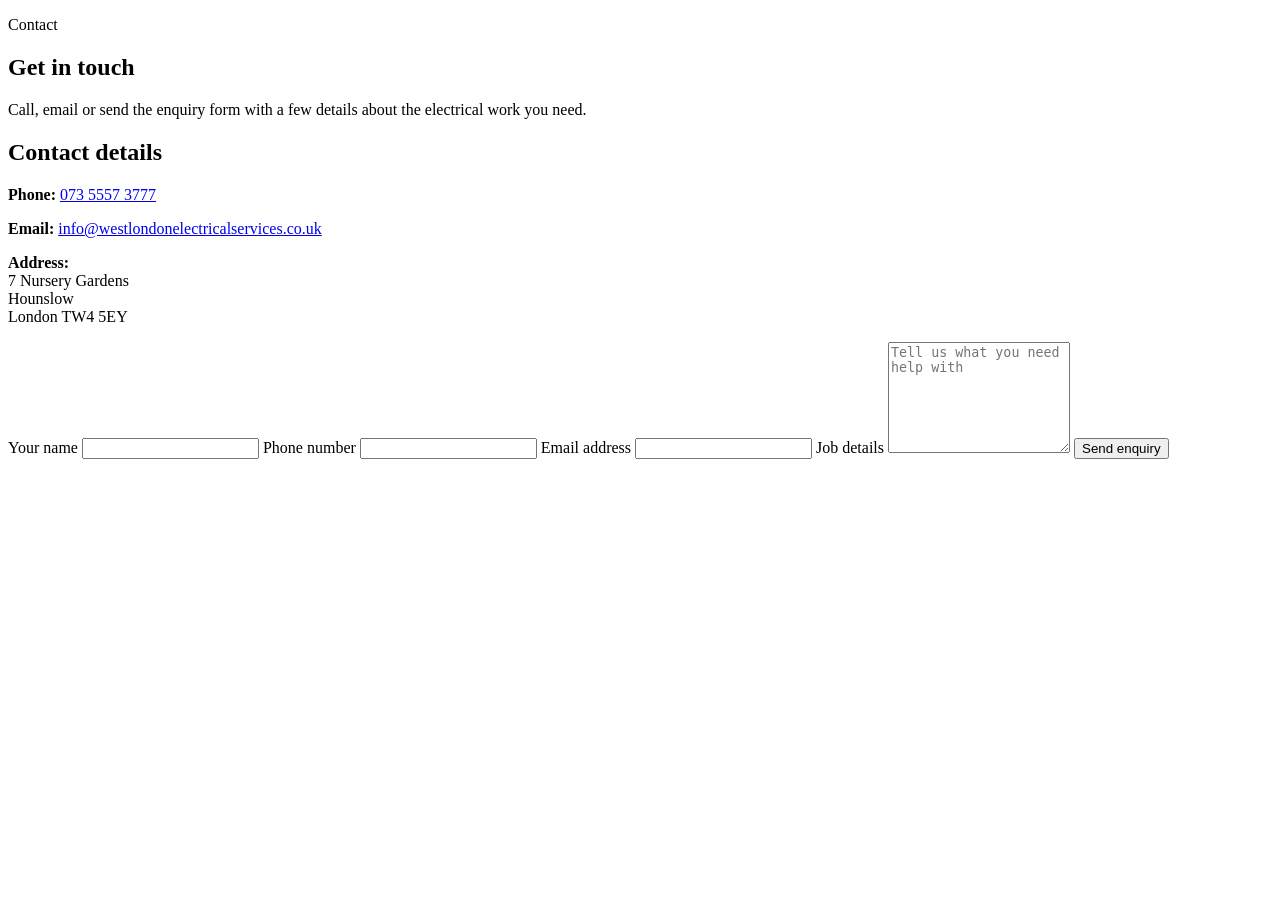
==== contact.html @ 773b6138 "Add files via upload" ====
<!doctype html>
<html lang="en">
<head>
  <meta charset="utf-8">
  <meta name="viewport" content="width=device-width, initial-scale=1">
  <title>Contact | West London Electrical Services</title>
  <meta name="description" content="Contact West London Electrical Services for electrical repairs, installations, emergency callouts and landlord certificates.">
  <link rel="stylesheet" href="css/styles.css">
  <script src="js/main.js" defer></script>
</head>
<body data-page="contact">
  <div data-site-header></div>

  <main>
    <section class="page-title dark">
      <p class="eyebrow">Contact</p>
      <h1>Get in touch</h1>
      <p>Call, email or send the enquiry form with a few details about the electrical work you need.</p>
    </section>

    <section class="section contact-grid">
      <div class="contact-card">
        <h2>Contact details</h2>
        <p><strong>Phone:</strong> <a href="tel:07355573777">073 5557 3777</a></p>
        <p><strong>Email:</strong> <a href="mailto:info@westlondonelectricalservices.co.uk">info@westlondonelectricalservices.co.uk</a></p>
        <p><strong>Address:</strong><br>7 Nursery Gardens<br>Hounslow<br>London TW4 5EY</p>
      </div>

      <form class="contact-form" action="mailto:info@westlondonelectricalservices.co.uk" method="post" enctype="text/plain">
        <label for="name">Your name</label>
        <input id="name" name="name" type="text" autocomplete="name" required>
        <label for="phone">Phone number</label>
        <input id="phone" name="phone" type="tel" autocomplete="tel" required>
        <label for="email">Email address</label>
        <input id="email" name="email" type="email" autocomplete="email" required>
        <label for="message">Job details</label>
        <textarea id="message" name="message" rows="7" placeholder="Tell us what you need help with"></textarea>
        <button class="button primary" type="submit">Send enquiry</button>
      </form>
    </section>
  </main>

  <div data-site-footer></div>
</body>
</html>
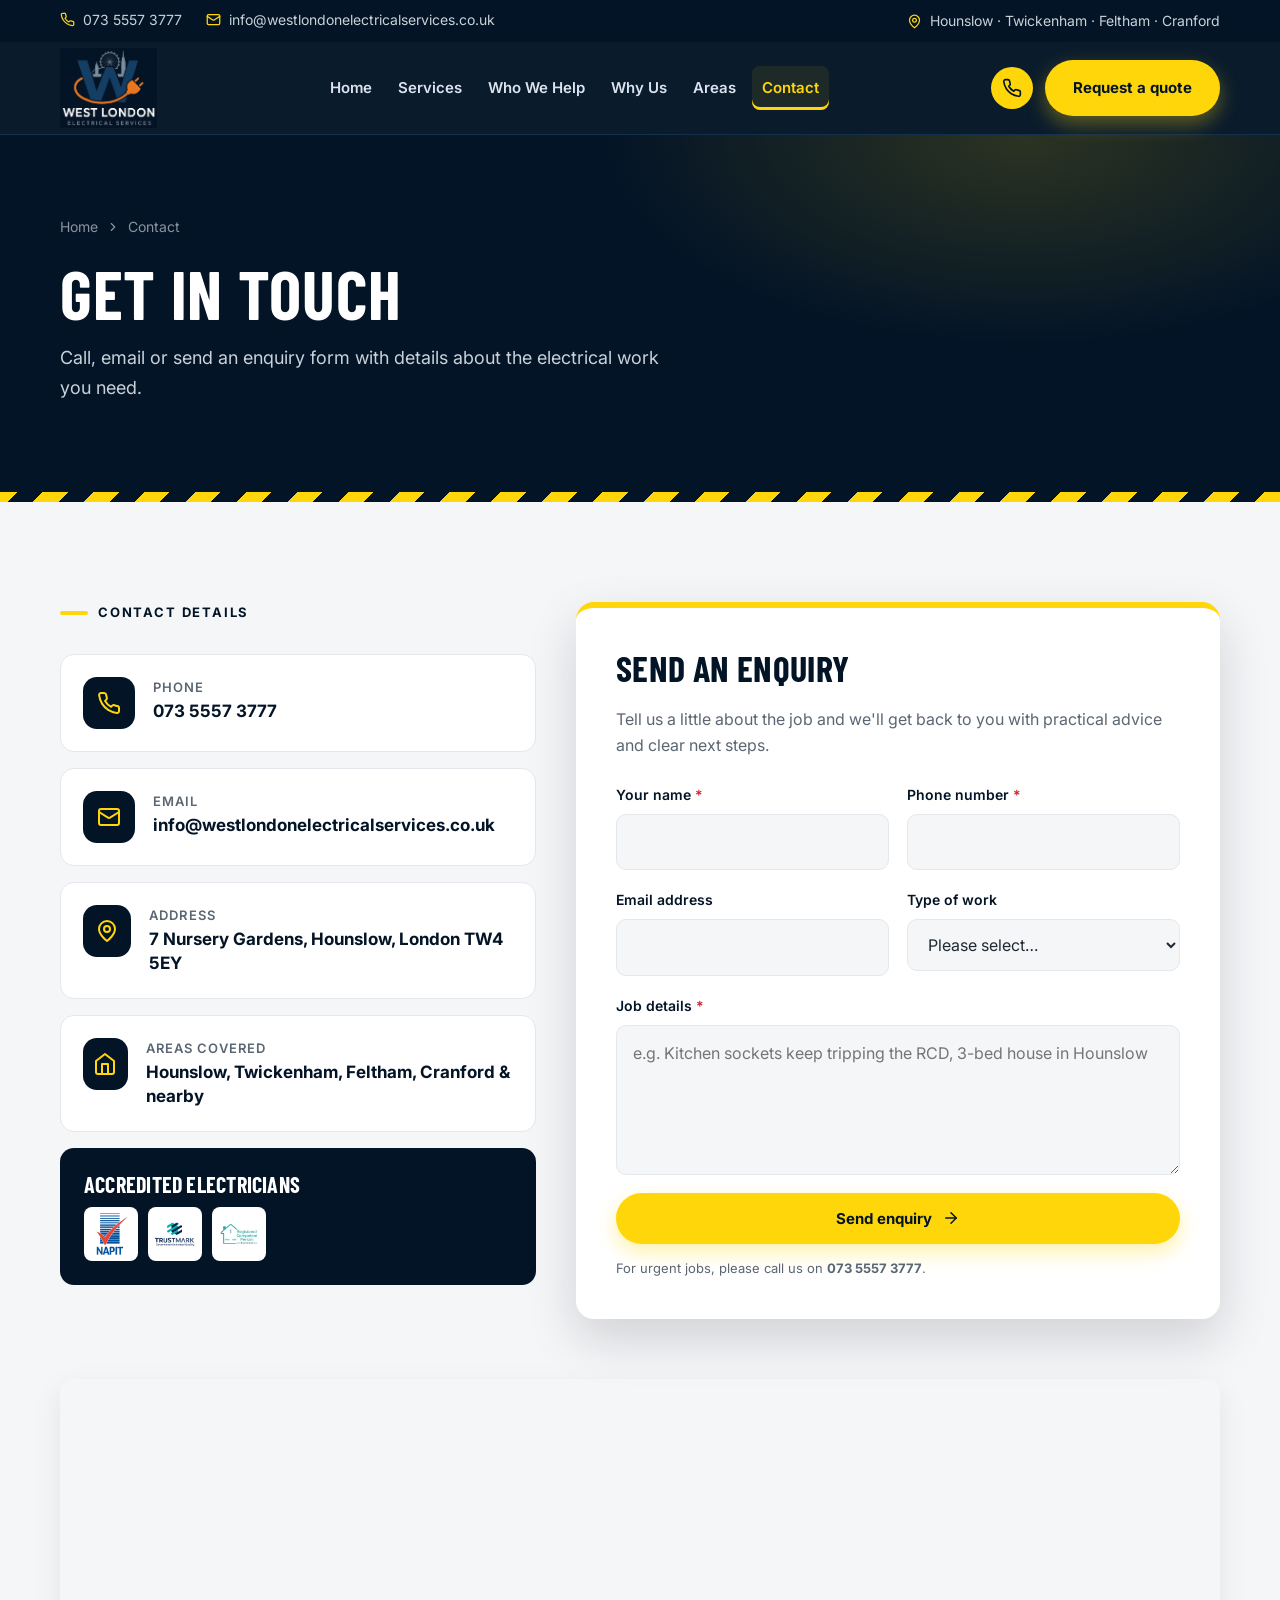
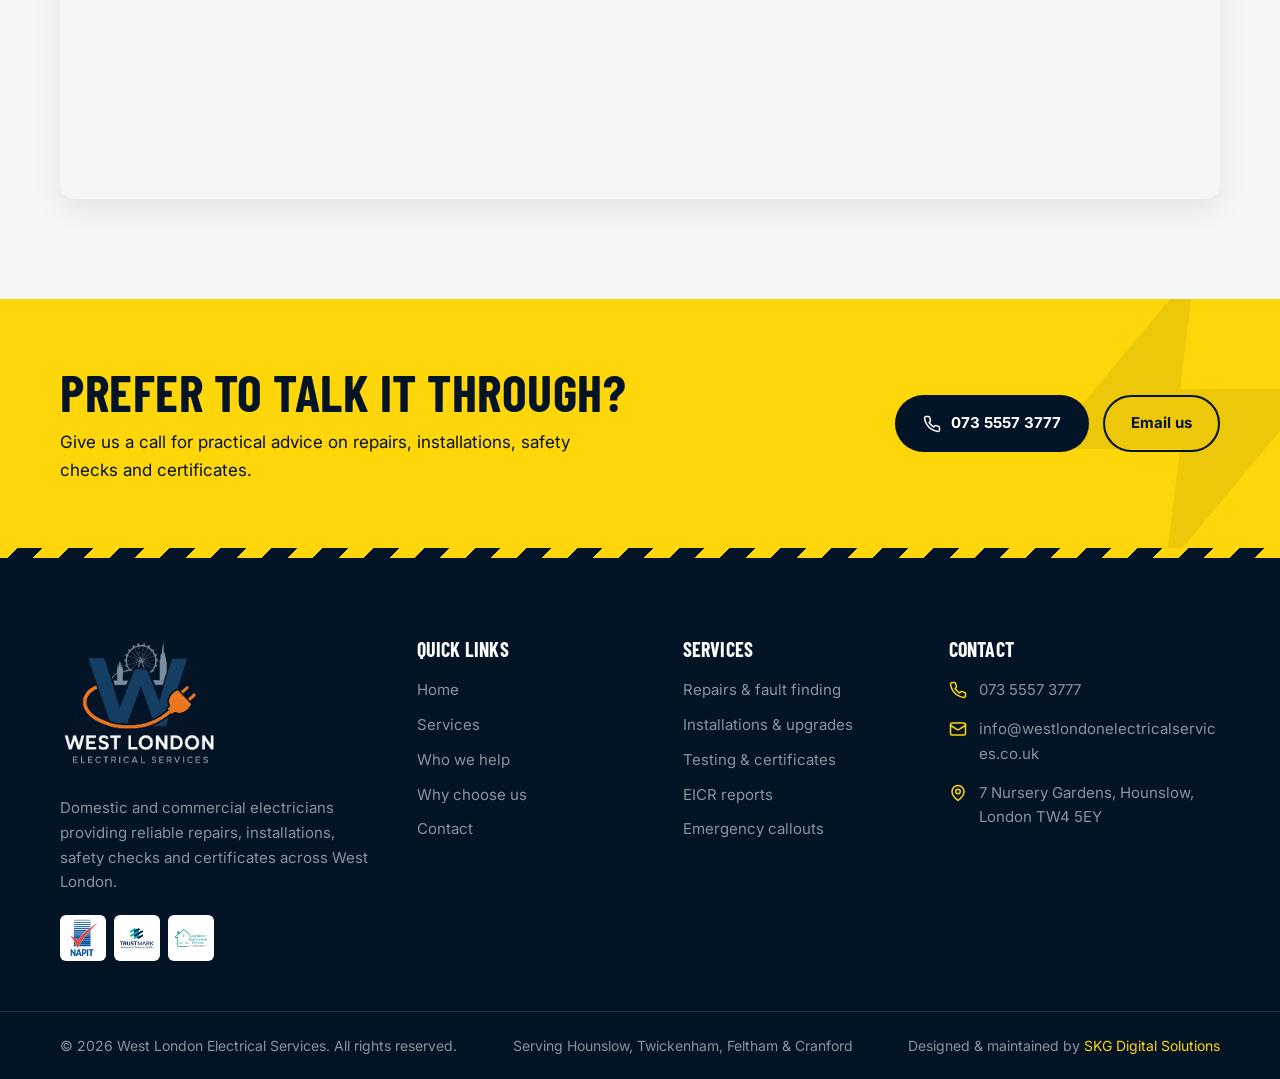
==== commit 23f4015d: "website update" ====
--- a/contact.html
+++ b/contact.html
@@ -1,45 +1,279 @@
-<!doctype html>
-<html lang="en">
+<!DOCTYPE html>
+<html lang="en-GB" class="no-js">
 <head>
-  <meta charset="utf-8">
+  <meta charset="UTF-8">
   <meta name="viewport" content="width=device-width, initial-scale=1">
   <title>Contact | West London Electrical Services</title>
-  <meta name="description" content="Contact West London Electrical Services for electrical repairs, installations, emergency callouts and landlord certificates.">
+  <meta name="description" content="Contact West London Electrical Services. Call 073 5557 3777, email info@westlondonelectricalservices.co.uk or send an enquiry about the electrical work you need.">
+  <meta name="theme-color" content="#0d1117">
+  <link rel="icon" type="image/png" href="images/logo.png">
+  <link rel="alternate icon" href="data:image/svg+xml,%3Csvg xmlns='http://www.w3.org/2000/svg' viewBox='0 0 32 32'%3E%3Crect width='32' height='32' rx='8' fill='%230d1117'/%3E%3Cpath d='M17.5 5 8 18h7l-1 9 10-13h-7l.5-9z' fill='%23ffd60a'/%3E%3C/svg%3E">
+  <link rel="preconnect" href="https://fonts.googleapis.com">
+  <link rel="preconnect" href="https://fonts.gstatic.com" crossorigin>
+  <link href="https://fonts.googleapis.com/css2?family=Barlow+Condensed:wght@600;700&family=Inter:wght@400;500;600;700&display=swap" rel="stylesheet">
   <link rel="stylesheet" href="css/styles.css">
-  <script src="js/main.js" defer></script>
+  <script>document.documentElement.classList.remove('no-js');</script>
 </head>
-<body data-page="contact">
-  <div data-site-header></div>
-
-  <main>
-    <section class="page-title dark">
-      <p class="eyebrow">Contact</p>
+<body>
+
+<!-- Icon sprite -->
+<svg width="0" height="0" style="position:absolute" aria-hidden="true">
+  <defs>
+    <symbol id="i-bolt" viewBox="0 0 24 24"><path fill="currentColor" d="M13 2 3 14h9l-1 8 10-12h-9l1-8z"/></symbol>
+    <symbol id="i-phone" viewBox="0 0 24 24" fill="none" stroke="currentColor" stroke-width="2" stroke-linecap="round" stroke-linejoin="round"><path d="M22 16.92v3a2 2 0 0 1-2.18 2 19.79 19.79 0 0 1-8.63-3.07 19.5 19.5 0 0 1-6-6 19.79 19.79 0 0 1-3.07-8.67A2 2 0 0 1 4.11 2h3a2 2 0 0 1 2 1.72 12.84 12.84 0 0 0 .7 2.81 2 2 0 0 1-.45 2.11L8.09 9.91a16 16 0 0 0 6 6l1.27-1.27a2 2 0 0 1 2.11-.45 12.84 12.84 0 0 0 2.81.7A2 2 0 0 1 22 16.92z"/></symbol>
+    <symbol id="i-mail" viewBox="0 0 24 24" fill="none" stroke="currentColor" stroke-width="2" stroke-linecap="round" stroke-linejoin="round"><rect x="2" y="4" width="20" height="16" rx="2"/><path d="m22 7-8.97 5.7a1.94 1.94 0 0 1-2.06 0L2 7"/></symbol>
+    <symbol id="i-pin" viewBox="0 0 24 24" fill="none" stroke="currentColor" stroke-width="2" stroke-linecap="round" stroke-linejoin="round"><path d="M20 10c0 6-8 12-8 12s-8-6-8-12a8 8 0 0 1 16 0Z"/><circle cx="12" cy="10" r="3"/></symbol>
+    <symbol id="i-check-circle" viewBox="0 0 24 24" fill="none" stroke="currentColor" stroke-width="2" stroke-linecap="round" stroke-linejoin="round"><path d="M22 11.08V12a10 10 0 1 1-5.93-9.14"/><path d="M22 4 12 14.01l-3-3"/></symbol>
+    <symbol id="i-check" viewBox="0 0 24 24" fill="none" stroke="currentColor" stroke-width="2.5" stroke-linecap="round" stroke-linejoin="round"><path d="M20 6 9 17l-5-5"/></symbol>
+    <symbol id="i-shield" viewBox="0 0 24 24" fill="none" stroke="currentColor" stroke-width="2" stroke-linecap="round" stroke-linejoin="round"><path d="M12 22s8-4 8-10V5l-8-3-8 3v7c0 6 8 10 8 10z"/><path d="m9 12 2 2 4-4"/></symbol>
+    <symbol id="i-wrench" viewBox="0 0 24 24" fill="none" stroke="currentColor" stroke-width="2" stroke-linecap="round" stroke-linejoin="round"><path d="M14.7 6.3a1 1 0 0 0 0 1.4l1.6 1.6a1 1 0 0 0 1.4 0l3.77-3.77a6 6 0 0 1-7.94 7.94l-6.91 6.91a2.12 2.12 0 0 1-3-3l6.91-6.91a6 6 0 0 1 7.94-7.94l-3.76 3.76z"/></symbol>
+    <symbol id="i-plug" viewBox="0 0 24 24" fill="none" stroke="currentColor" stroke-width="2" stroke-linecap="round" stroke-linejoin="round"><path d="M12 22v-5"/><path d="M9 8V2"/><path d="M15 8V2"/><path d="M18 8v5a4 4 0 0 1-4 4h-4a4 4 0 0 1-4-4V8Z"/></symbol>
+    <symbol id="i-clipboard" viewBox="0 0 24 24" fill="none" stroke="currentColor" stroke-width="2" stroke-linecap="round" stroke-linejoin="round"><rect x="8" y="2" width="8" height="4" rx="1"/><path d="M16 4h2a2 2 0 0 1 2 2v14a2 2 0 0 1-2 2H6a2 2 0 0 1-2-2V6a2 2 0 0 1 2-2h2"/><path d="m9 14 2 2 4-4"/></symbol>
+    <symbol id="i-bulb" viewBox="0 0 24 24" fill="none" stroke="currentColor" stroke-width="2" stroke-linecap="round" stroke-linejoin="round"><path d="M15 14c.2-1 .7-1.7 1.5-2.5 1-.9 1.5-2.2 1.5-3.5A6 6 0 0 0 6 8c0 1 .2 2.2 1.5 3.5.7.7 1.3 1.5 1.5 2.5"/><path d="M9 18h6"/><path d="M10 22h4"/></symbol>
+    <symbol id="i-alert" viewBox="0 0 24 24" fill="none" stroke="currentColor" stroke-width="2" stroke-linecap="round" stroke-linejoin="round"><path d="m21.73 18-8-14a2 2 0 0 0-3.48 0l-8 14A2 2 0 0 0 4 21h16a2 2 0 0 0 1.73-3Z"/><path d="M12 9v4"/><path d="M12 17h.01"/></symbol>
+    <symbol id="i-board" viewBox="0 0 24 24" fill="none" stroke="currentColor" stroke-width="2" stroke-linecap="round" stroke-linejoin="round"><rect x="3" y="3" width="18" height="18" rx="2"/><path d="M7.5 7v5"/><path d="M12 7v5"/><path d="M16.5 7v5"/><path d="M7 16.5h10"/></symbol>
+    <symbol id="i-home" viewBox="0 0 24 24" fill="none" stroke="currentColor" stroke-width="2" stroke-linecap="round" stroke-linejoin="round"><path d="m3 9 9-7 9 7v11a2 2 0 0 1-2 2H5a2 2 0 0 1-2-2z"/><path d="M9 22V12h6v10"/></symbol>
+    <symbol id="i-key" viewBox="0 0 24 24" fill="none" stroke="currentColor" stroke-width="2" stroke-linecap="round" stroke-linejoin="round"><circle cx="7.5" cy="15.5" r="5.5"/><path d="m21 2-9.6 9.6"/><path d="m15.5 7.5 3 3L22 7l-3-3"/></symbol>
+    <symbol id="i-briefcase" viewBox="0 0 24 24" fill="none" stroke="currentColor" stroke-width="2" stroke-linecap="round" stroke-linejoin="round"><rect x="2" y="7" width="20" height="14" rx="2"/><path d="M16 21V5a2 2 0 0 0-2-2h-4a2 2 0 0 0-2 2v16"/></symbol>
+    <symbol id="i-building" viewBox="0 0 24 24" fill="none" stroke="currentColor" stroke-width="2" stroke-linecap="round" stroke-linejoin="round"><rect x="4" y="2" width="16" height="20" rx="2"/><path d="M9 22v-4h6v4"/><path d="M8 6h.01M12 6h.01M16 6h.01M8 10h.01M12 10h.01M16 10h.01M8 14h.01M12 14h.01M16 14h.01"/></symbol>
+    <symbol id="i-message" viewBox="0 0 24 24" fill="none" stroke="currentColor" stroke-width="2" stroke-linecap="round" stroke-linejoin="round"><path d="M21 15a2 2 0 0 1-2 2H7l-4 4V5a2 2 0 0 1 2-2h14a2 2 0 0 1 2 2z"/></symbol>
+    <symbol id="i-sparkle" viewBox="0 0 24 24" fill="none" stroke="currentColor" stroke-width="2" stroke-linecap="round" stroke-linejoin="round"><path d="M12 3l1.9 5.8L20 10l-6.1 1.2L12 17l-1.9-5.8L4 10l6.1-1.2z"/><path d="M19 17v4M17 19h4"/></symbol>
+    <symbol id="i-award" viewBox="0 0 24 24" fill="none" stroke="currentColor" stroke-width="2" stroke-linecap="round" stroke-linejoin="round"><circle cx="12" cy="8" r="6"/><path d="M15.48 12.89 17 22l-5-3-5 3 1.52-9.11"/></symbol>
+    <symbol id="i-sun" viewBox="0 0 24 24" fill="none" stroke="currentColor" stroke-width="2" stroke-linecap="round" stroke-linejoin="round"><circle cx="12" cy="12" r="4"/><path d="M12 2v2M12 20v2M4.93 4.93l1.41 1.41M17.66 17.66l1.41 1.41M2 12h2M20 12h2M6.34 17.66l-1.41 1.41M19.07 4.93l-1.41 1.41"/></symbol>
+    <symbol id="i-arrow" viewBox="0 0 24 24" fill="none" stroke="currentColor" stroke-width="2" stroke-linecap="round" stroke-linejoin="round"><path d="M5 12h14"/><path d="m12 5 7 7-7 7"/></symbol>
+    <symbol id="i-chevron" viewBox="0 0 24 24" fill="none" stroke="currentColor" stroke-width="2" stroke-linecap="round" stroke-linejoin="round"><path d="m9 18 6-6-6-6"/></symbol>
+    <symbol id="i-up" viewBox="0 0 24 24" fill="none" stroke="currentColor" stroke-width="2.5" stroke-linecap="round" stroke-linejoin="round"><path d="m18 15-6-6-6 6"/></symbol>
+    <symbol id="i-menu" viewBox="0 0 24 24" fill="none" stroke="currentColor" stroke-width="2" stroke-linecap="round"><path d="M4 6h16M4 12h16M4 18h16"/></symbol>
+    <symbol id="i-x" viewBox="0 0 24 24" fill="none" stroke="currentColor" stroke-width="2" stroke-linecap="round"><path d="M18 6 6 18M6 6l12 12"/></symbol>
+  </defs>
+</svg>
+
+<a class="skip-link" href="#main">Skip to content</a>
+
+<!-- Top bar -->
+<div class="topbar">
+  <div class="container">
+    <ul class="topbar-list">
+      <li><a href="tel:07355573777"><svg><use href="#i-phone"/></svg>073 5557 3777</a></li>
+      <li class="hide-sm"><a href="mailto:info@westlondonelectricalservices.co.uk"><svg><use href="#i-mail"/></svg>info@westlondonelectricalservices.co.uk</a></li>
+    </ul>
+    <span class="hide-md"><svg><use href="#i-pin"/></svg>Hounslow · Twickenham · Feltham · Cranford</span>
+  </div>
+</div>
+
+<!-- Header -->
+<header class="site-header" id="siteHeader">
+  <div class="container">
+    <a href="index.html" class="logo" aria-label="West London Electrical Services home"><img src="images/logo.png" alt="West London Electrical Services" width="810" height="666"></a>
+
+    <nav class="main-nav" aria-label="Main">
+      <a href="index.html">Home</a>
+      <a href="index.html#services">Services</a>
+      <a href="index.html#who-we-work-with">Who We Help</a>
+      <a href="index.html#why-us">Why Us</a>
+      <a href="index.html#areas">Areas</a>
+      <a href="contact.html" class="active">Contact</a>
+    </nav>
+
+    <div class="header-cta">
+      <a href="tel:07355573777" class="header-phone">
+        <span class="icon-circle"><svg><use href="#i-phone"/></svg></span>
+        <span><small>Call us today</small><strong>073 5557 3777</strong></span>
+      </a>
+      <a href="contact.html" class="btn btn-primary">Request a quote</a>
+      <button class="nav-toggle" id="navToggle" aria-label="Open menu" aria-expanded="false" aria-controls="mobileNav">
+        <svg><use href="#i-menu"/></svg>
+      </button>
+    </div>
+  </div>
+</header>
+
+<!-- Mobile navigation -->
+<div class="mobile-nav" id="mobileNav" aria-hidden="true">
+  <div class="mobile-nav-backdrop" data-close></div>
+  <div class="mobile-nav-panel" role="dialog" aria-modal="true" aria-label="Menu">
+    <div class="mobile-nav-head">
+      <a href="index.html" class="logo" aria-label="West London Electrical Services home"><img src="images/logo.png" alt="West London Electrical Services" width="810" height="666"></a>
+      <button class="nav-close" data-close aria-label="Close menu"><svg><use href="#i-x"/></svg></button>
+    </div>
+    <nav class="mobile-nav-links" aria-label="Mobile">
+      <a href="index.html">Home <svg><use href="#i-chevron"/></svg></a>
+      <a href="index.html#services">Services <svg><use href="#i-chevron"/></svg></a>
+      <a href="index.html#who-we-work-with">Who We Help <svg><use href="#i-chevron"/></svg></a>
+      <a href="index.html#why-us">Why Us <svg><use href="#i-chevron"/></svg></a>
+      <a href="index.html#areas">Areas <svg><use href="#i-chevron"/></svg></a>
+      <a href="contact.html" class="active">Contact <svg><use href="#i-chevron"/></svg></a>
+    </nav>
+    <div class="mobile-nav-foot">
+      <a href="tel:07355573777" class="btn btn-primary btn-block"><svg><use href="#i-phone"/></svg>Call 073 5557 3777</a>
+      <a href="contact.html" class="btn btn-outline btn-block">Request a quote</a>
+      <p>Domestic &amp; commercial electricians covering Hounslow, Twickenham, Feltham, Cranford and nearby.</p>
+    </div>
+  </div>
+</div>
+
+<main id="main">
+
+  <section class="page-hero">
+    <div class="container">
+      <nav class="breadcrumb" aria-label="Breadcrumb"><a href="index.html">Home</a><svg><use href="#i-chevron"/></svg><span>Contact</span></nav>
       <h1>Get in touch</h1>
-      <p>Call, email or send the enquiry form with a few details about the electrical work you need.</p>
-    </section>
-
-    <section class="section contact-grid">
-      <div class="contact-card">
-        <h2>Contact details</h2>
-        <p><strong>Phone:</strong> <a href="tel:07355573777">073 5557 3777</a></p>
-        <p><strong>Email:</strong> <a href="mailto:info@westlondonelectricalservices.co.uk">info@westlondonelectricalservices.co.uk</a></p>
-        <p><strong>Address:</strong><br>7 Nursery Gardens<br>Hounslow<br>London TW4 5EY</p>
-      </div>
-
-      <form class="contact-form" action="mailto:info@westlondonelectricalservices.co.uk" method="post" enctype="text/plain">
-        <label for="name">Your name</label>
-        <input id="name" name="name" type="text" autocomplete="name" required>
-        <label for="phone">Phone number</label>
-        <input id="phone" name="phone" type="tel" autocomplete="tel" required>
-        <label for="email">Email address</label>
-        <input id="email" name="email" type="email" autocomplete="email" required>
-        <label for="message">Job details</label>
-        <textarea id="message" name="message" rows="7" placeholder="Tell us what you need help with"></textarea>
-        <button class="button primary" type="submit">Send enquiry</button>
-      </form>
-    </section>
-  </main>
-
-  <div data-site-footer></div>
+      <p>Call, email or send an enquiry form with details about the electrical work you need.</p>
+    </div>
+  </section>
+  <div class="hazard"></div>
+
+  <section class="section section-soft">
+    <div class="container">
+      <div class="contact-grid">
+        <div class="contact-cards">
+          <span class="kicker reveal">Contact details</span>
+          <a href="tel:07355573777" class="contact-card reveal">
+            <span class="ic"><svg><use href="#i-phone"/></svg></span>
+            <div><small>Phone</small><strong>073 5557 3777</strong></div>
+          </a>
+          <a href="mailto:info@westlondonelectricalservices.co.uk" class="contact-card reveal d1">
+            <span class="ic"><svg><use href="#i-mail"/></svg></span>
+            <div><small>Email</small><strong>info@westlondonelectricalservices.co.uk</strong></div>
+          </a>
+          <div class="contact-card reveal d2">
+            <span class="ic"><svg><use href="#i-pin"/></svg></span>
+            <div><small>Address</small><strong>7 Nursery Gardens, Hounslow, London TW4 5EY</strong></div>
+          </div>
+          <div class="contact-card reveal d3">
+            <span class="ic"><svg><use href="#i-home"/></svg></span>
+            <div><small>Areas covered</small><strong>Hounslow, Twickenham, Feltham, Cranford &amp; nearby</strong></div>
+          </div>
+          <div class="contact-accred reveal d3">
+            <h3>Accredited electricians</h3>
+            <div class="logos">
+              <img src="images/napit.jpg" alt="NAPIT registered" width="54" height="54">
+              <img src="images/trustmark.jpg" alt="TrustMark government endorsed" width="54" height="54">
+              <img src="images/registered-competent-person.jpg" alt="Registered competent person – electrical" width="54" height="54">
+            </div>
+          </div>
+        </div>
+
+        <div class="form-card reveal d1">
+          <h2>Send an enquiry</h2>
+          <p>Tell us a little about the job and we'll get back to you with practical advice and clear next steps.</p>
+          <form id="enquiryForm" novalidate>
+            <div class="form-grid">
+              <div class="field">
+                <label for="name">Your name <span class="req">*</span></label>
+                <input id="name" name="name" type="text" autocomplete="name" required>
+              </div>
+              <div class="field">
+                <label for="phone">Phone number <span class="req">*</span></label>
+                <input id="phone" name="phone" type="tel" autocomplete="tel" inputmode="tel" required>
+              </div>
+              <div class="field">
+                <label for="email">Email address</label>
+                <input id="email" name="email" type="email" autocomplete="email">
+              </div>
+              <div class="field">
+                <label for="service">Type of work</label>
+                <select id="service" name="service">
+                  <option value="">Please select…</option>
+                  <option>Repairs &amp; fault finding</option>
+                  <option>Installations &amp; upgrades</option>
+                  <option>Consumer unit upgrade</option>
+                  <option>Lighting &amp; sockets</option>
+                  <option>Testing &amp; certificates / EICR</option>
+                  <option>Emergency callout</option>
+                  <option>Other</option>
+                </select>
+              </div>
+              <div class="field full">
+                <label for="details">Job details <span class="req">*</span></label>
+                <textarea id="details" name="details" required placeholder="e.g. Kitchen sockets keep tripping the RCD, 3-bed house in Hounslow"></textarea>
+              </div>
+              <div class="field full">
+                <button type="submit" class="btn btn-primary btn-block">Send enquiry <svg><use href="#i-arrow"/></svg></button>
+              </div>
+            </div>
+            <div class="form-status" id="formStatus" role="status" aria-live="polite"></div>
+            <p class="form-note">For urgent jobs, please call us on <a href="tel:07355573777"><strong>073 5557 3777</strong></a>.</p>
+          </form>
+        </div>
+      </div>
+
+      <div class="map-wrap reveal">
+        <iframe title="Map showing 7 Nursery Gardens, Hounslow TW4 5EY" src="https://maps.google.com/maps?q=7%20Nursery%20Gardens%2C%20Hounslow%20TW4%205EY&amp;z=14&amp;output=embed" loading="lazy" referrerpolicy="no-referrer-when-downgrade"></iframe>
+      </div>
+    </div>
+  </section>
+
+  <section class="cta-band">
+    <div class="container cta-inner">
+      <div class="reveal">
+        <h2>Prefer to talk it through?</h2>
+        <p>Give us a call for practical advice on repairs, installations, safety checks and certificates.</p>
+      </div>
+      <div class="cta-actions reveal d1">
+        <a href="tel:07355573777" class="btn btn-dark"><svg><use href="#i-phone"/></svg>073 5557 3777</a>
+        <a href="mailto:info@westlondonelectricalservices.co.uk" class="btn btn-outline-dark">Email us</a>
+      </div>
+    </div>
+  </section>
+
+</main>
+
+
+<!-- Footer -->
+<footer class="site-footer">
+  <div class="hazard"></div>
+  <div class="container footer-grid">
+    <div class="footer-brand">
+      <a href="index.html" class="logo" aria-label="West London Electrical Services home"><img src="images/logo.png" alt="West London Electrical Services" width="810" height="666"></a>
+      <p>Domestic and commercial electricians providing reliable repairs, installations, safety checks and certificates across West London.</p>
+      <div class="footer-accred">
+        <img src="images/napit.jpg" alt="NAPIT" width="46" height="46" loading="lazy">
+        <img src="images/trustmark.jpg" alt="TrustMark" width="46" height="46" loading="lazy">
+        <img src="images/registered-competent-person.jpg" alt="Registered competent person" width="46" height="46" loading="lazy">
+      </div>
+    </div>
+    <div>
+      <h4>Quick links</h4>
+      <ul class="footer-links">
+        <li><a href="index.html">Home</a></li>
+        <li><a href="index.html#services">Services</a></li>
+        <li><a href="index.html#who-we-work-with">Who we help</a></li>
+        <li><a href="index.html#why-us">Why choose us</a></li>
+        <li><a href="contact.html">Contact</a></li>
+      </ul>
+    </div>
+    <div>
+      <h4>Services</h4>
+      <ul class="footer-links">
+        <li><a href="index.html#services">Repairs &amp; fault finding</a></li>
+        <li><a href="index.html#services">Installations &amp; upgrades</a></li>
+        <li><a href="index.html#services">Testing &amp; certificates</a></li>
+        <li><a href="index.html#services">EICR reports</a></li>
+        <li><a href="tel:07355573777">Emergency callouts</a></li>
+      </ul>
+    </div>
+    <div>
+      <h4>Contact</h4>
+      <ul class="footer-contact">
+        <li><svg><use href="#i-phone"/></svg><a href="tel:07355573777">073 5557 3777</a></li>
+        <li><svg><use href="#i-mail"/></svg><a href="mailto:info@westlondonelectricalservices.co.uk">info@westlondonelectricalservices.co.uk</a></li>
+        <li><svg><use href="#i-pin"/></svg><span>7 Nursery Gardens, Hounslow,<br>London TW4 5EY</span></li>
+      </ul>
+    </div>
+  </div>
+  <div class="footer-bottom">
+    <div class="container">
+      <span>&copy; <span data-year>2026</span> West London Electrical Services. All rights reserved.</span>
+      <span>Serving Hounslow, Twickenham, Feltham &amp; Cranford</span>
+      <span>Designed &amp; maintained by <a class="footer-credit" href="https://skgdigitalsolutions.com" target="_blank" rel="noopener">SKG Digital Solutions</a></span>
+    </div>
+  </div>
+</footer>
+
+<a href="tel:07355573777" class="float-call" aria-label="Call 073 5557 3777"><svg><use href="#i-phone"/></svg></a>
+<button class="back-to-top" id="backToTop" aria-label="Back to top"><svg><use href="#i-up"/></svg></button>
+
+<script src="js/main.js"></script>
 </body>
 </html>
--- a/css/styles.css
+++ b/css/styles.css
@@ -0,0 +1,919 @@
+/* ==========================================================
+   West London Electrical Services — main stylesheet
+   ========================================================== */
+
+:root {
+  --yellow: #ffd60a;
+  --yellow-dark: #e6bf00;
+  --ink: #031426;
+  --ink-2: #0a1f38;
+  --ink-3: #15304f;
+  --text: #1f2933;
+  --muted: #5b6673;
+  --line: #e4e7eb;
+  --bg: #ffffff;
+  --bg-soft: #f5f6f8;
+  --white: #ffffff;
+  --radius: 14px;
+  --radius-sm: 8px;
+  --shadow: 0 10px 30px rgba(13, 17, 23, 0.08);
+  --shadow-lg: 0 20px 50px rgba(13, 17, 23, 0.16);
+  --container: 1200px;
+  --gutter: 20px;
+  --font-head: "Barlow Condensed", "Arial Narrow", sans-serif;
+  --font-body: "Inter", system-ui, -apple-system, "Segoe UI", Roboto, sans-serif;
+}
+
+*,
+*::before,
+*::after { box-sizing: border-box; }
+
+html { scroll-behavior: smooth; -webkit-text-size-adjust: 100%; }
+
+body {
+  margin: 0;
+  font-family: var(--font-body);
+  font-size: 16px;
+  line-height: 1.65;
+  color: var(--text);
+  background: var(--bg);
+  overflow-x: hidden;
+}
+
+img { max-width: 100%; height: auto; display: block; }
+a { color: inherit; text-decoration: none; }
+ul { margin: 0; padding: 0; list-style: none; }
+h1, h2, h3, h4 {
+  font-family: var(--font-head);
+  font-weight: 700;
+  line-height: 1.1;
+  margin: 0 0 0.5em;
+  color: var(--ink);
+  letter-spacing: 0.01em;
+}
+p { margin: 0 0 1em; }
+svg { flex-shrink: 0; }
+
+.container {
+  width: 100%;
+  max-width: var(--container);
+  margin: 0 auto;
+  padding: 0 var(--gutter);
+}
+
+.skip-link {
+  position: absolute;
+  left: -999px;
+  top: 0;
+  background: var(--yellow);
+  color: var(--ink);
+  padding: 10px 16px;
+  z-index: 1000;
+  font-weight: 600;
+}
+.skip-link:focus { left: 10px; top: 10px; }
+
+:focus-visible { outline: 3px solid var(--yellow); outline-offset: 3px; }
+
+/* ---------- Buttons ---------- */
+.btn {
+  display: inline-flex;
+  align-items: center;
+  justify-content: center;
+  gap: 10px;
+  padding: 14px 26px;
+  border-radius: 999px;
+  font-weight: 700;
+  font-size: 15px;
+  border: 2px solid transparent;
+  cursor: pointer;
+  transition: transform .2s ease, background .2s ease, color .2s ease, box-shadow .2s ease, border-color .2s ease;
+  white-space: nowrap;
+  font-family: var(--font-body);
+}
+.btn svg { width: 18px; height: 18px; }
+.btn-primary { background: var(--yellow); color: var(--ink); box-shadow: 0 8px 20px rgba(255, 214, 10, .35); }
+.btn-primary:hover { background: var(--yellow-dark); transform: translateY(-2px); }
+.btn-outline { border-color: rgba(255,255,255,.4); color: var(--white); }
+.btn-outline:hover { border-color: var(--yellow); color: var(--yellow); transform: translateY(-2px); }
+.btn-dark { background: var(--ink); color: var(--white); }
+.btn-dark:hover { background: var(--ink-3); transform: translateY(-2px); }
+.btn-block { width: 100%; }
+
+/* ---------- Hazard stripe ---------- */
+.hazard {
+  height: 10px;
+  background: repeating-linear-gradient(-45deg, var(--yellow) 0 18px, var(--ink) 18px 36px);
+}
+
+/* ---------- Top bar ---------- */
+.topbar {
+  background: var(--ink);
+  color: #c9d1d9;
+  font-size: 14px;
+}
+.topbar .container {
+  display: flex;
+  justify-content: space-between;
+  align-items: center;
+  gap: 16px;
+  min-height: 42px;
+}
+.topbar-list { display: flex; gap: 24px; flex-wrap: wrap; }
+.topbar a, .topbar span { display: inline-flex; align-items: center; gap: 8px; }
+.topbar a:hover { color: var(--yellow); }
+.topbar svg { width: 15px; height: 15px; color: var(--yellow); }
+
+/* ---------- Header ---------- */
+.site-header {
+  position: sticky;
+  top: 0;
+  z-index: 100;
+  background: rgba(3, 20, 38, .97);
+  backdrop-filter: saturate(180%) blur(8px);
+  border-bottom: 1px solid var(--ink-3);
+  transition: box-shadow .25s ease;
+}
+.site-header.scrolled { box-shadow: 0 6px 24px rgba(0,0,0,.35); }
+.site-header .container {
+  display: flex;
+  align-items: center;
+  justify-content: space-between;
+  gap: 20px;
+  min-height: 92px;
+}
+
+.logo { display: inline-flex; align-items: center; flex-shrink: 0; }
+.logo img { height: 80px; width: auto; }
+.logo-mark {
+  width: 46px; height: 46px;
+  border-radius: 12px;
+  background: var(--ink);
+  display: grid; place-items: center;
+  color: var(--yellow);
+}
+.logo-mark svg { width: 26px; height: 26px; }
+.logo-text { display: flex; flex-direction: column; line-height: 1; }
+.logo-text strong {
+  font-family: var(--font-head);
+  font-size: 24px;
+  text-transform: uppercase;
+  color: var(--ink);
+  letter-spacing: .02em;
+}
+.logo-text small {
+  font-size: 11px;
+  font-weight: 600;
+  letter-spacing: .18em;
+  text-transform: uppercase;
+  color: var(--muted);
+  margin-top: 4px;
+}
+
+.main-nav { display: flex; align-items: center; gap: 6px; }
+.main-nav a {
+  padding: 10px 14px;
+  border-radius: 8px;
+  font-weight: 600;
+  font-size: 15px;
+  color: #dbe4ee;
+  transition: color .2s, background .2s, box-shadow .2s;
+  white-space: nowrap;
+}
+.main-nav a:hover { color: var(--white); background: rgba(255,255,255,.07); }
+.main-nav a.active { color: var(--yellow); background: rgba(255,214,10,.08); }
+.main-nav a.active { box-shadow: inset 0 -3px 0 var(--yellow); }
+
+.header-cta { display: flex; align-items: center; gap: 12px; }
+.header-phone { display: flex; align-items: center; gap: 10px; }
+.header-phone .icon-circle {
+  width: 42px; height: 42px; border-radius: 50%;
+  background: var(--yellow); color: var(--ink);
+  display: grid; place-items: center;
+}
+.header-phone .icon-circle svg { width: 20px; height: 20px; }
+.header-phone span { display: flex; flex-direction: column; line-height: 1.2; }
+.header-phone small { font-size: 12px; color: #8ea0b5; }
+.header-phone strong { font-size: 17px; color: var(--white); white-space: nowrap; }
+
+.nav-toggle {
+  display: none;
+  width: 46px; height: 46px;
+  border-radius: 10px;
+  border: 1px solid rgba(255,255,255,.2);
+  background: transparent;
+  cursor: pointer;
+  align-items: center; justify-content: center;
+  color: var(--white);
+}
+.nav-toggle svg { width: 24px; height: 24px; }
+
+/* Mobile drawer */
+.mobile-nav {
+  position: fixed;
+  inset: 0;
+  z-index: 200;
+  visibility: hidden;
+  pointer-events: none;
+}
+.mobile-nav.open { visibility: visible; pointer-events: auto; }
+.mobile-nav-backdrop {
+  position: absolute; inset: 0;
+  background: rgba(13,17,23,.55);
+  opacity: 0;
+  transition: opacity .3s ease;
+}
+.mobile-nav.open .mobile-nav-backdrop { opacity: 1; }
+.mobile-nav-panel {
+  position: absolute;
+  top: 0; right: 0; bottom: 0;
+  width: min(86vw, 360px);
+  background: var(--ink);
+  color: var(--white);
+  padding: 22px;
+  display: flex; flex-direction: column;
+  transform: translateX(100%);
+  transition: transform .35s cubic-bezier(.2,.8,.2,1);
+  overflow-y: auto;
+}
+.mobile-nav.open .mobile-nav-panel { transform: translateX(0); }
+.mobile-nav-head { display: flex; justify-content: space-between; align-items: center; margin-bottom: 26px; }
+.mobile-nav-head .logo img { height: 70px; }
+.nav-close {
+  width: 42px; height: 42px; border-radius: 10px;
+  background: var(--ink-3); border: 0; color: var(--white);
+  display: grid; place-items: center; cursor: pointer;
+}
+.nav-close svg { width: 22px; height: 22px; }
+.mobile-nav-links a {
+  display: flex; justify-content: space-between; align-items: center;
+  padding: 16px 4px;
+  border-bottom: 1px solid var(--ink-3);
+  font-family: var(--font-head);
+  font-size: 24px;
+  font-weight: 600;
+  text-transform: uppercase;
+  letter-spacing: .02em;
+}
+.mobile-nav-links a:hover, .mobile-nav-links a.active { color: var(--yellow); }
+.mobile-nav-links svg { width: 18px; height: 18px; opacity: .6; }
+.mobile-nav-foot { margin-top: auto; padding-top: 26px; display: grid; gap: 12px; }
+.mobile-nav-foot .btn-outline { border-color: var(--ink-3); }
+.mobile-nav-foot p { font-size: 14px; color: #8b949e; margin: 6px 0 0; }
+
+/* ---------- Hero ---------- */
+.hero {
+  position: relative;
+  background: var(--ink);
+  color: #c9d1d9;
+  overflow: hidden;
+  isolation: isolate;
+}
+.hero::before {
+  content: "";
+  position: absolute; inset: 0;
+  background:
+    radial-gradient(600px 400px at 85% 20%, rgba(255,214,10,.16), transparent 70%),
+    radial-gradient(500px 400px at 0% 100%, rgba(56,139,253,.10), transparent 70%);
+  z-index: -1;
+}
+.hero::after {
+  content: "";
+  position: absolute; inset: 0;
+  background-image:
+    linear-gradient(rgba(255,255,255,.035) 1px, transparent 1px),
+    linear-gradient(90deg, rgba(255,255,255,.035) 1px, transparent 1px);
+  background-size: 48px 48px;
+  mask-image: linear-gradient(to bottom, #000 30%, transparent);
+  -webkit-mask-image: linear-gradient(to bottom, #000 30%, transparent);
+  z-index: -1;
+}
+.hero-inner {
+  display: grid;
+  grid-template-columns: 1.1fr .9fr;
+  gap: 56px;
+  align-items: center;
+  padding-top: 90px;
+  padding-bottom: 110px;
+}
+.eyebrow {
+  display: inline-flex; align-items: center; gap: 8px;
+  padding: 7px 14px;
+  border-radius: 999px;
+  font-size: 13px;
+  font-weight: 700;
+  letter-spacing: .08em;
+  text-transform: uppercase;
+  background: rgba(255,214,10,.12);
+  color: var(--yellow);
+  border: 1px solid rgba(255,214,10,.3);
+  margin-bottom: 20px;
+}
+.eyebrow svg { width: 14px; height: 14px; }
+.hero h1 {
+  color: var(--white);
+  font-size: clamp(40px, 6vw, 72px);
+  text-transform: uppercase;
+  margin-bottom: 20px;
+}
+.hero h1 .hl { color: var(--yellow); }
+.hero-lead { font-size: 18px; max-width: 560px; margin-bottom: 30px; color: #c9d1d9; }
+.hero-actions { display: flex; flex-wrap: wrap; gap: 14px; margin-bottom: 40px; }
+.hero-checks { display: flex; flex-wrap: wrap; gap: 10px 26px; font-size: 15px; }
+.hero-checks li { display: flex; align-items: center; gap: 8px; color: var(--white); font-weight: 500; }
+.hero-checks svg { width: 20px; height: 20px; color: var(--yellow); }
+
+.hero-visual { position: relative; }
+.hero-card {
+  background: var(--ink-2);
+  border: 1px solid var(--ink-3);
+  border-radius: 20px;
+  padding: 14px;
+  box-shadow: var(--shadow-lg);
+}
+.hero-card img { border-radius: 12px; width: 100%; }
+.hero-card-body { padding: 18px 8px 8px; display: grid; grid-template-columns: repeat(2, 1fr); gap: 12px; }
+.mini-stat {
+  background: var(--ink-3);
+  border-radius: 12px;
+  padding: 14px;
+  display: flex; align-items: center; gap: 12px;
+}
+.mini-stat .ic {
+  width: 38px; height: 38px; border-radius: 10px;
+  background: rgba(255,214,10,.14); color: var(--yellow);
+  display: grid; place-items: center;
+}
+.mini-stat .ic svg { width: 20px; height: 20px; }
+.mini-stat strong { display: block; color: var(--white); font-size: 15px; line-height: 1.2; }
+.mini-stat small { color: #8b949e; font-size: 12.5px; }
+
+.hero-badge {
+  margin-top: 16px;
+  background: var(--yellow);
+  color: var(--ink);
+  border-radius: 14px;
+  padding: 14px 20px;
+  display: flex; align-items: center; justify-content: center; gap: 12px;
+  box-shadow: 0 10px 30px rgba(255,214,10,.25);
+  font-weight: 700;
+  line-height: 1.2;
+}
+.hero-badge svg { width: 32px; height: 32px; }
+.hero-badge small { display: block; font-weight: 500; font-size: 13px; }
+
+/* ---------- Stats strip ---------- */
+.stats {
+  position: relative;
+  margin-top: -56px;
+  z-index: 2;
+}
+.stats-grid {
+  display: grid;
+  grid-template-columns: repeat(4, 1fr);
+  background: var(--white);
+  border-radius: var(--radius);
+  box-shadow: var(--shadow-lg);
+  overflow: hidden;
+}
+.stat {
+  padding: 28px 24px;
+  display: flex; align-items: center; gap: 16px;
+  border-right: 1px solid var(--line);
+}
+.stat:last-child { border-right: 0; }
+.stat .ic {
+  width: 52px; height: 52px; border-radius: 14px;
+  background: var(--ink); color: var(--yellow);
+  display: grid; place-items: center;
+}
+.stat .ic svg { width: 26px; height: 26px; }
+.stat strong { display: block; font-family: var(--font-head); font-size: 24px; color: var(--ink); line-height: 1.1; text-transform: uppercase; }
+.stat span { font-size: 14px; color: var(--muted); }
+
+/* ---------- Sections ---------- */
+section[id] { scroll-margin-top: 100px; }
+.section { padding: 100px 0; }
+.section-soft { background: var(--bg-soft); }
+.section-dark { background: var(--ink); color: #c9d1d9; }
+.section-dark h2, .section-dark h3 { color: var(--white); }
+
+.section-head { max-width: 720px; margin: 0 auto 56px; text-align: center; }
+.section-head.left { margin-left: 0; text-align: left; }
+.kicker {
+  display: inline-flex; align-items: center; gap: 10px;
+  font-size: 13px; font-weight: 700; letter-spacing: .14em; text-transform: uppercase;
+  color: var(--ink);
+  margin-bottom: 14px;
+}
+.kicker::before { content: ""; width: 28px; height: 4px; border-radius: 2px; background: var(--yellow); }
+.section-dark .kicker { color: var(--yellow); }
+.section-head h2 { font-size: clamp(32px, 4.4vw, 52px); text-transform: uppercase; }
+.section-head p { font-size: 17px; color: var(--muted); margin: 0; }
+.section-dark .section-head p { color: #8b949e; }
+
+/* ---------- Accreditations ---------- */
+.accred { padding: 70px 0 30px; }
+.accred-inner {
+  display: flex; align-items: center; justify-content: space-between; gap: 30px;
+  flex-wrap: wrap;
+}
+.accred-title { font-family: var(--font-head); font-size: 22px; text-transform: uppercase; color: var(--ink); margin: 0; max-width: 260px; line-height: 1.2; }
+.accred-logos { display: flex; gap: 20px; flex-wrap: wrap; align-items: center; }
+.accred-logo {
+  background: var(--white);
+  border: 1px solid var(--line);
+  border-radius: 12px;
+  padding: 10px 18px;
+  display: flex; align-items: center; gap: 12px;
+  transition: transform .2s, box-shadow .2s;
+}
+.accred-logo:hover { transform: translateY(-3px); box-shadow: var(--shadow); }
+.accred-logo img { height: 58px; width: auto; }
+.accred-logo span { font-size: 13px; font-weight: 600; color: var(--muted); max-width: 140px; line-height: 1.3; }
+
+/* ---------- Audience cards ---------- */
+.audience-grid { display: grid; grid-template-columns: repeat(4, 1fr); gap: 24px; }
+.audience-card {
+  position: relative;
+  background: var(--white);
+  border-radius: var(--radius);
+  padding: 32px 26px;
+  border: 1px solid var(--line);
+  transition: transform .25s, box-shadow .25s, border-color .25s;
+  overflow: hidden;
+}
+.audience-card::after {
+  content: "";
+  position: absolute; left: 0; right: 0; bottom: 0; height: 4px;
+  background: var(--yellow);
+  transform: scaleX(0); transform-origin: left;
+  transition: transform .3s ease;
+}
+.audience-card:hover { transform: translateY(-6px); box-shadow: var(--shadow-lg); border-color: transparent; }
+.audience-card:hover::after { transform: scaleX(1); }
+.audience-card .ic {
+  width: 60px; height: 60px; border-radius: 16px;
+  background: var(--yellow); color: var(--ink);
+  display: grid; place-items: center;
+  margin-bottom: 22px;
+}
+.audience-card .ic svg { width: 30px; height: 30px; }
+.audience-card h3 { font-size: 26px; text-transform: uppercase; }
+.audience-card p { color: var(--muted); font-size: 15px; margin: 0; }
+
+/* ---------- Services ---------- */
+.services-grid { display: grid; grid-template-columns: repeat(3, 1fr); gap: 24px; }
+.service-card {
+  background: var(--white);
+  border-radius: var(--radius);
+  border: 1px solid var(--line);
+  padding: 34px 30px;
+  display: flex; flex-direction: column;
+  transition: transform .25s, box-shadow .25s;
+}
+.service-card:hover { transform: translateY(-6px); box-shadow: var(--shadow-lg); }
+.service-card .ic {
+  width: 64px; height: 64px; border-radius: 16px;
+  background: var(--ink); color: var(--yellow);
+  display: grid; place-items: center;
+  margin-bottom: 24px;
+  transition: background .25s, color .25s;
+}
+.service-card:hover .ic { background: var(--yellow); color: var(--ink); }
+.service-card .ic svg { width: 32px; height: 32px; }
+.service-card h3 { font-size: 28px; text-transform: uppercase; }
+.service-card p { color: var(--muted); flex: 1; }
+.service-card ul { display: grid; gap: 8px; margin-bottom: 22px; }
+.service-card li { display: flex; gap: 10px; font-size: 15px; align-items: flex-start; }
+.service-card li svg { width: 18px; height: 18px; color: #1a7f37; margin-top: 3px; }
+.link-arrow { display: inline-flex; align-items: center; gap: 8px; font-weight: 700; color: var(--ink); }
+.link-arrow svg { width: 18px; height: 18px; transition: transform .2s; }
+.link-arrow:hover svg { transform: translateX(4px); }
+
+.quick-services {
+  display: grid; grid-template-columns: repeat(4, 1fr); gap: 16px;
+  margin-top: 28px;
+}
+.quick-service {
+  display: flex; align-items: center; gap: 14px;
+  background: var(--ink);
+  color: var(--white);
+  border-radius: 12px;
+  padding: 18px 20px;
+  font-weight: 600;
+  transition: transform .2s, background .2s;
+}
+.quick-service:hover { transform: translateY(-3px); background: var(--ink-3); }
+.quick-service svg { width: 26px; height: 26px; color: var(--yellow); }
+
+/* ---------- Why choose us ---------- */
+.why-grid { display: grid; grid-template-columns: 1fr 1fr; gap: 64px; align-items: center; }
+.why-media { position: relative; }
+.why-media img { border-radius: var(--radius); box-shadow: var(--shadow-lg); width: 100%; }
+.why-media .floating {
+  position: absolute;
+  right: -20px; bottom: -28px;
+  background: var(--ink); color: var(--white);
+  border-radius: 14px;
+  padding: 20px 22px;
+  max-width: 270px;
+  box-shadow: var(--shadow-lg);
+  border-left: 5px solid var(--yellow);
+}
+.why-media .floating strong { display: block; font-family: var(--font-head); font-size: 22px; text-transform: uppercase; color: var(--yellow); }
+.why-media .floating span { font-size: 14px; color: #c9d1d9; }
+.why-content h2 { font-size: clamp(32px, 4.2vw, 50px); text-transform: uppercase; }
+.why-content > p { color: var(--muted); font-size: 17px; }
+.feature-list { display: grid; gap: 18px; margin-top: 28px; }
+.feature {
+  display: flex; gap: 18px;
+  padding: 18px;
+  border-radius: 12px;
+  background: var(--white);
+  border: 1px solid var(--line);
+  transition: border-color .2s, box-shadow .2s;
+}
+.feature:hover { border-color: var(--yellow); box-shadow: var(--shadow); }
+.feature .ic {
+  width: 48px; height: 48px; border-radius: 12px;
+  background: rgba(255,214,10,.2); color: var(--ink);
+  display: grid; place-items: center;
+}
+.feature .ic svg { width: 24px; height: 24px; }
+.feature h3 { font-family: var(--font-body); font-size: 17px; margin: 0 0 4px; letter-spacing: 0; }
+.feature p { margin: 0; color: var(--muted); font-size: 15px; }
+
+/* ---------- Process ---------- */
+.process-grid { display: grid; grid-template-columns: repeat(4, 1fr); gap: 24px; counter-reset: step; }
+.step {
+  position: relative;
+  background: var(--ink-2);
+  border: 1px solid var(--ink-3);
+  border-radius: var(--radius);
+  padding: 32px 26px;
+  transition: border-color .25s, transform .25s;
+}
+.step:hover { border-color: var(--yellow); transform: translateY(-4px); }
+.step::before {
+  counter-increment: step;
+  content: "0" counter(step);
+  font-family: var(--font-head);
+  font-size: 56px;
+  font-weight: 700;
+  line-height: 1;
+  color: var(--yellow);
+  display: block;
+  margin-bottom: 16px;
+}
+.step h3 { font-size: 24px; text-transform: uppercase; }
+.step p { margin: 0; font-size: 15px; color: #8b949e; }
+
+/* ---------- Areas ---------- */
+.areas-grid { display: grid; grid-template-columns: 1fr 1fr; gap: 56px; align-items: center; }
+.areas-content h2 { font-size: clamp(32px, 4.2vw, 50px); text-transform: uppercase; }
+.areas-content > p { color: var(--muted); font-size: 17px; }
+.area-tags { display: flex; flex-wrap: wrap; gap: 12px; margin: 26px 0 30px; }
+.area-tag {
+  display: inline-flex; align-items: center; gap: 8px;
+  padding: 12px 20px;
+  border-radius: 999px;
+  background: var(--white);
+  border: 1px solid var(--line);
+  font-weight: 600;
+  transition: background .2s, border-color .2s;
+}
+.area-tag:hover { background: var(--yellow); border-color: var(--yellow); }
+.area-tag svg { width: 16px; height: 16px; }
+.area-tag.more { background: var(--ink); color: var(--white); border-color: var(--ink); }
+.area-tag.more:hover { background: var(--ink-3); }
+.area-tag.more svg { color: var(--yellow); }
+.areas-map {
+  border-radius: var(--radius);
+  overflow: hidden;
+  box-shadow: var(--shadow-lg);
+  aspect-ratio: 4 / 3;
+  background: var(--ink-3);
+}
+.areas-map iframe { width: 100%; height: 100%; border: 0; display: block; }
+
+/* ---------- CTA band ---------- */
+.cta-band {
+  position: relative;
+  background: var(--yellow);
+  color: var(--ink);
+  overflow: hidden;
+}
+.cta-band::before {
+  content: "";
+  position: absolute; right: -80px; top: -60px;
+  width: 360px; height: 360px;
+  background: url("data:image/svg+xml,%3Csvg xmlns='http://www.w3.org/2000/svg' viewBox='0 0 24 24' fill='%230d1117' opacity='.07'%3E%3Cpath d='M13 2 3 14h9l-1 8 10-12h-9l1-8z'/%3E%3C/svg%3E") no-repeat center / contain;
+}
+.cta-inner {
+  position: relative;
+  display: flex; align-items: center; justify-content: space-between; gap: 30px;
+  padding-top: 64px;
+  padding-bottom: 64px;
+}
+.cta-inner h2 { font-size: clamp(32px, 4.4vw, 52px); text-transform: uppercase; margin-bottom: 8px; }
+.cta-inner p { margin: 0; font-size: 17px; max-width: 560px; }
+.cta-actions { display: flex; gap: 14px; flex-wrap: wrap; }
+.cta-band .btn-outline-dark { border-color: var(--ink); color: var(--ink); }
+.cta-band .btn-outline-dark:hover { background: var(--ink); color: var(--yellow); transform: translateY(-2px); }
+
+/* ---------- Page hero (inner pages) ---------- */
+.page-hero {
+  position: relative;
+  background: var(--ink);
+  color: #c9d1d9;
+  padding: 80px 0 90px;
+  overflow: hidden;
+  isolation: isolate;
+}
+.page-hero::before {
+  content: "";
+  position: absolute; inset: 0;
+  background: radial-gradient(600px 300px at 80% 0%, rgba(255,214,10,.16), transparent 70%);
+  z-index: -1;
+}
+.page-hero h1 { color: var(--white); font-size: clamp(42px, 6vw, 68px); text-transform: uppercase; margin-bottom: 12px; }
+.page-hero p { font-size: 18px; max-width: 620px; margin: 0; }
+.breadcrumb { display: flex; gap: 8px; align-items: center; font-size: 14px; margin-bottom: 18px; color: #8b949e; }
+.breadcrumb a:hover { color: var(--yellow); }
+.breadcrumb svg { width: 14px; height: 14px; }
+
+/* ---------- Contact ---------- */
+.contact-grid { display: grid; grid-template-columns: .85fr 1.15fr; gap: 40px; align-items: start; }
+.contact-cards { display: grid; gap: 16px; }
+.contact-card {
+  display: flex; gap: 18px; align-items: flex-start;
+  background: var(--white);
+  border: 1px solid var(--line);
+  border-radius: var(--radius);
+  padding: 22px;
+  transition: border-color .2s, box-shadow .2s;
+}
+a.contact-card:hover { border-color: var(--yellow); box-shadow: var(--shadow); }
+.contact-card .ic {
+  width: 52px; height: 52px; border-radius: 14px;
+  background: var(--ink); color: var(--yellow);
+  display: grid; place-items: center;
+}
+.contact-card .ic svg { width: 24px; height: 24px; }
+.contact-card small { display: block; font-size: 13px; font-weight: 600; letter-spacing: .08em; text-transform: uppercase; color: var(--muted); }
+.contact-card strong { display: block; font-size: 17px; color: var(--ink); word-break: break-word; line-height: 1.4; margin-top: 2px; }
+.contact-accred {
+  background: var(--ink);
+  color: #c9d1d9;
+  border-radius: var(--radius);
+  padding: 24px;
+}
+.contact-accred h3 { color: var(--white); font-size: 22px; text-transform: uppercase; }
+.contact-accred .logos { display: flex; gap: 10px; flex-wrap: wrap; }
+.contact-accred .logos img { height: 54px; width: auto; background: var(--white); border-radius: 8px; padding: 4px; }
+
+.form-card {
+  background: var(--white);
+  border-radius: 18px;
+  padding: 40px;
+  box-shadow: var(--shadow-lg);
+  border-top: 6px solid var(--yellow);
+}
+.form-card h2 { font-size: 36px; text-transform: uppercase; }
+.form-card > p { color: var(--muted); }
+.form-grid { display: grid; grid-template-columns: 1fr 1fr; gap: 18px; margin-top: 24px; }
+.field { display: flex; flex-direction: column; gap: 8px; }
+.field.full { grid-column: 1 / -1; }
+.field label { font-weight: 600; font-size: 14px; color: var(--ink); }
+.field label .req { color: #cf222e; }
+.field input, .field textarea, .field select {
+  font: inherit;
+  font-size: 16px;
+  padding: 14px 16px;
+  border: 1.5px solid var(--line);
+  border-radius: 10px;
+  background: var(--bg-soft);
+  color: var(--text);
+  transition: border-color .2s, background .2s, box-shadow .2s;
+  width: 100%;
+}
+.field textarea { min-height: 150px; resize: vertical; }
+.field input:focus, .field textarea:focus, .field select:focus {
+  outline: none;
+  border-color: var(--ink);
+  background: var(--white);
+  box-shadow: 0 0 0 4px rgba(255,214,10,.35);
+}
+.field input.invalid, .field textarea.invalid { border-color: #cf222e; }
+.form-note { font-size: 13px; color: var(--muted); margin: 14px 0 0; }
+.form-status {
+  display: none;
+  margin-top: 16px;
+  padding: 14px 16px;
+  border-radius: 10px;
+  font-weight: 600;
+  font-size: 15px;
+}
+.form-status.show { display: block; }
+.form-status.ok { background: #dafbe1; color: #116329; }
+.form-status.err { background: #ffebe9; color: #a40e26; }
+
+.map-wrap {
+  margin-top: 60px;
+  border-radius: var(--radius);
+  overflow: hidden;
+  box-shadow: var(--shadow);
+  height: 420px;
+}
+.map-wrap iframe { width: 100%; height: 100%; border: 0; display: block; }
+
+/* ---------- Footer ---------- */
+.site-footer { background: var(--ink); color: #8b949e; font-size: 15px; }
+.footer-grid {
+  display: grid;
+  grid-template-columns: 1.4fr 1fr 1fr 1.2fr;
+  gap: 40px;
+  padding-top: 80px;
+  padding-bottom: 50px;
+}
+.footer-brand .logo img { height: 130px; }
+.footer-brand p { margin: 20px 0; max-width: 320px; }
+.footer-accred { display: flex; gap: 8px; flex-wrap: wrap; }
+.footer-accred img { height: 46px; width: auto; background: var(--white); border-radius: 6px; padding: 3px; }
+.site-footer h4 { color: var(--white); font-size: 20px; text-transform: uppercase; margin-bottom: 18px; }
+.footer-links { display: grid; gap: 10px; }
+.footer-links a:hover { color: var(--yellow); }
+.footer-contact { display: grid; gap: 14px; }
+.footer-contact li { display: flex; gap: 12px; align-items: flex-start; }
+.footer-contact svg { width: 18px; height: 18px; color: var(--yellow); margin-top: 3px; }
+.footer-contact a:hover { color: var(--yellow); }
+.footer-contact a, .footer-contact span { word-break: break-word; }
+.footer-bottom { border-top: 1px solid var(--ink-3); }
+.footer-credit { color: var(--yellow); }
+.footer-credit:hover { text-decoration: underline; }
+.footer-bottom .container {
+  display: flex; justify-content: space-between; gap: 16px; flex-wrap: wrap;
+  padding-top: 22px; padding-bottom: 22px;
+  font-size: 14px;
+}
+
+/* ---------- Floating call button (mobile) ---------- */
+.float-call {
+  position: fixed;
+  right: 16px; bottom: 16px;
+  z-index: 90;
+  width: 58px; height: 58px; border-radius: 50%;
+  background: var(--yellow); color: var(--ink);
+  display: none; place-items: center;
+  box-shadow: 0 10px 30px rgba(0,0,0,.25);
+}
+.float-call svg { width: 26px; height: 26px; }
+.float-call::before {
+  content: "";
+  position: absolute; inset: 0;
+  border-radius: 50%;
+  border: 2px solid var(--yellow);
+  animation: pulse 2s infinite;
+}
+@keyframes pulse {
+  0% { transform: scale(1); opacity: .8; }
+  100% { transform: scale(1.6); opacity: 0; }
+}
+
+.back-to-top {
+  position: fixed;
+  right: 20px; bottom: 20px;
+  z-index: 90;
+  width: 48px; height: 48px; border-radius: 12px;
+  background: var(--ink); color: var(--yellow);
+  border: 0; cursor: pointer;
+  display: grid; place-items: center;
+  opacity: 0; visibility: hidden; transform: translateY(10px);
+  transition: all .25s;
+  box-shadow: var(--shadow);
+}
+.back-to-top.show { opacity: 1; visibility: visible; transform: none; }
+.back-to-top svg { width: 22px; height: 22px; }
+
+/* ---------- Reveal animation ---------- */
+.reveal { opacity: 0; transform: translateY(28px); transition: opacity .7s ease, transform .7s ease; }
+.reveal.in { opacity: 1; transform: none; }
+.reveal.d1 { transition-delay: .08s; }
+.reveal.d2 { transition-delay: .16s; }
+.reveal.d3 { transition-delay: .24s; }
+.no-js .reveal { opacity: 1; transform: none; }
+
+@media (prefers-reduced-motion: reduce) {
+  html { scroll-behavior: auto; }
+  *, *::before, *::after { animation: none !important; transition: none !important; }
+  .reveal { opacity: 1; transform: none; }
+}
+
+/* ==========================================================
+   Responsive
+   ========================================================== */
+
+@media (max-width: 1280px) {
+  .header-phone span { display: none; }
+  .main-nav a { padding: 10px 10px; }
+}
+
+/* Small desktop / large tablet */
+@media (max-width: 1140px) {
+  .main-nav { gap: 0; }
+  .main-nav a { font-size: 14.5px; padding: 10px 8px; }
+  .header-cta .btn { padding: 12px 18px; }
+  .audience-grid { grid-template-columns: repeat(2, 1fr); }
+  .quick-services { grid-template-columns: repeat(2, 1fr); }
+  .footer-grid { grid-template-columns: 1fr 1fr; }
+}
+
+/* Tablet */
+@media (max-width: 960px) {
+  .main-nav, .header-cta .btn { display: none; }
+  .nav-toggle { display: inline-flex; }
+  .header-phone span { display: flex; }
+
+  .hero-inner { grid-template-columns: 1fr; gap: 50px; padding-top: 70px; padding-bottom: 110px; }
+  .hero-visual { max-width: 620px; }
+  .topbar .hide-md { display: none; }
+
+  .stats-grid { grid-template-columns: repeat(2, 1fr); }
+  .stat:nth-child(2) { border-right: 0; }
+  .stat:nth-child(-n+2) { border-bottom: 1px solid var(--line); }
+
+  .services-grid { grid-template-columns: repeat(2, 1fr); }
+  .why-grid, .areas-grid, .contact-grid { grid-template-columns: 1fr; gap: 48px; }
+  .why-media { max-width: 640px; }
+  .why-media .floating { position: relative; right: auto; bottom: auto; margin: 14px 0 0; max-width: none; }
+  .process-grid { grid-template-columns: repeat(2, 1fr); }
+
+  .cta-inner { flex-direction: column; align-items: flex-start; }
+  .section { padding: 80px 0; }
+}
+
+/* Mobile */
+@media (max-width: 640px) {
+  :root { --gutter: 16px; }
+  body { font-size: 15.5px; }
+
+  .topbar .hide-sm { display: none; }
+  .topbar .container { justify-content: center; }
+  .topbar-list { gap: 16px; justify-content: center; }
+
+  .logo img { height: 64px; }
+  .site-header .container { min-height: 76px; }
+  .header-phone { display: none; }
+
+  .hero-inner { padding-top: 50px; padding-bottom: 90px; gap: 40px; }
+  .hero-lead { font-size: 16.5px; }
+  .hero-actions { flex-direction: column; align-items: stretch; }
+  .hero-actions .btn { width: 100%; }
+  .hero-checks { gap: 10px 18px; font-size: 14px; }
+  .hero-card { padding: 10px; }
+  .hero-card-body { grid-template-columns: 1fr; padding: 12px 2px 2px; }
+
+  .stats { margin-top: -40px; }
+  .stats-grid { grid-template-columns: 1fr; }
+  .stat { border-right: 0 !important; border-bottom: 1px solid var(--line); padding: 20px; }
+  .stat:last-child { border-bottom: 0; }
+
+  .section { padding: 64px 0; }
+  .section-head { margin-bottom: 40px; text-align: left; }
+  .accred { padding: 56px 0 10px; }
+  .accred-inner { flex-direction: column; align-items: flex-start; }
+  .accred-title { max-width: none; }
+  .accred-logos { display: grid; grid-template-columns: 1fr; width: 100%; gap: 12px; }
+  .accred-logo span { max-width: none; }
+
+  .audience-grid, .services-grid, .quick-services, .process-grid { grid-template-columns: 1fr; }
+  .service-card, .audience-card { padding: 28px 22px; }
+
+  .why-media .floating { position: relative; right: auto; bottom: auto; margin: 14px 0 0; max-width: none; }
+  .feature { padding: 16px; gap: 14px; }
+
+  .area-tag { padding: 10px 16px; font-size: 15px; }
+
+  .cta-inner { padding-top: 52px; padding-bottom: 52px; }
+  .cta-actions { width: 100%; flex-direction: column; }
+  .cta-actions .btn { width: 100%; }
+
+  .page-hero { padding: 56px 0 64px; }
+  .page-hero p { font-size: 16.5px; }
+
+  .form-card { padding: 28px 20px; border-radius: 14px; }
+  .form-card h2 { font-size: 30px; }
+  .form-grid { grid-template-columns: 1fr; }
+  .map-wrap { height: 320px; margin-top: 44px; }
+
+  .footer-grid { grid-template-columns: 1fr; gap: 36px; padding-top: 60px; padding-bottom: 40px; }
+  .footer-bottom .container { flex-direction: column; text-align: center; align-items: center; }
+
+  .float-call { display: grid; }
+  .back-to-top { bottom: 88px; right: 21px; }
+}
+
+@media (max-width: 380px) {
+  .btn { padding: 13px 20px; }
+}
